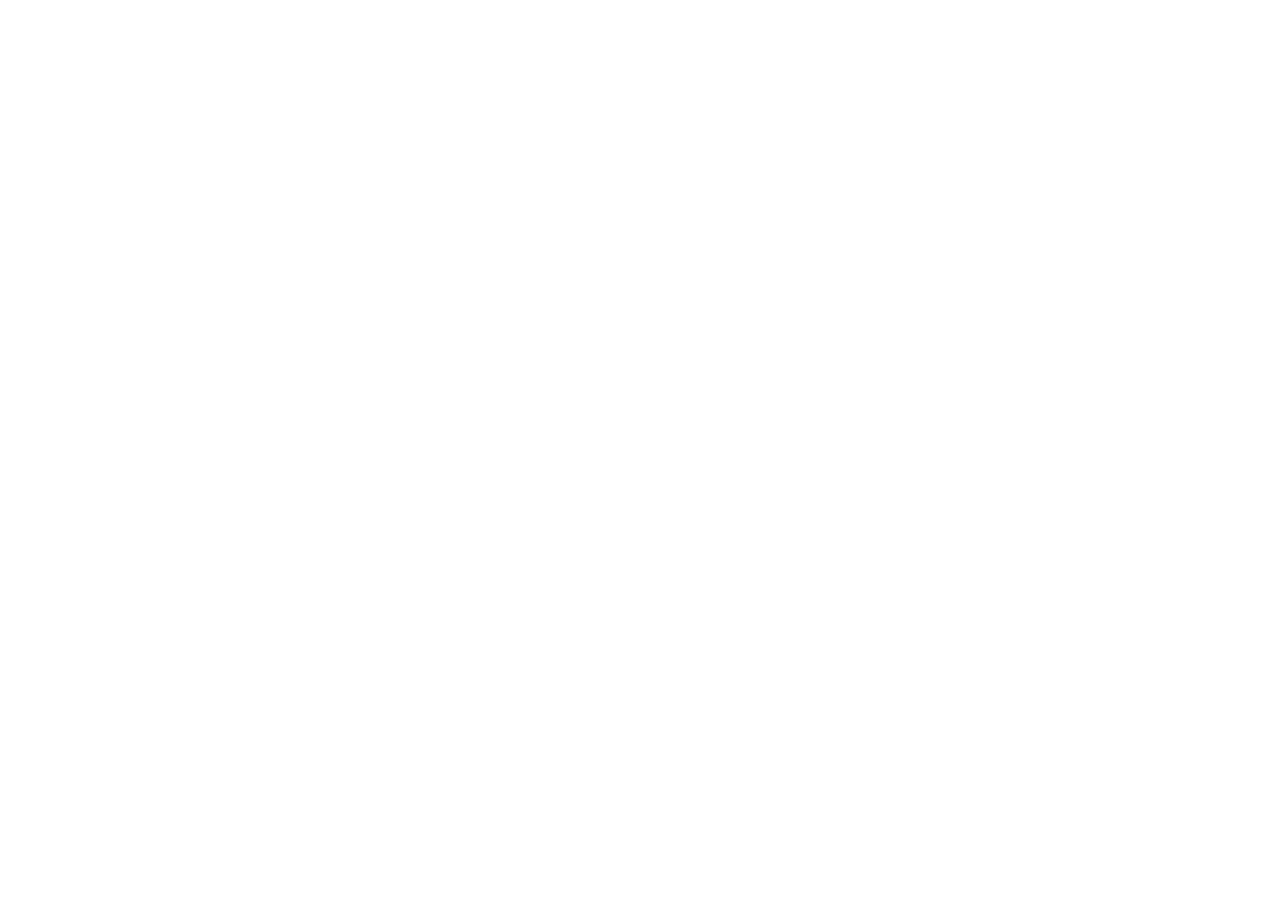
==== portfolio.html @ d90dace4 "Створив файли html, css, папки style, images, додав картинки" ====
<!DOCTYPE html>
<html lang="en">
<head>
    <meta charset="UTF-8">
    <meta http-equiv="X-UA-Compatible" content="IE=edge">
    <meta name="viewport" content="width=device-width, initial-scale=1.0">
    <title>Document</title>
</head>
<body>
    
</body>
</html>
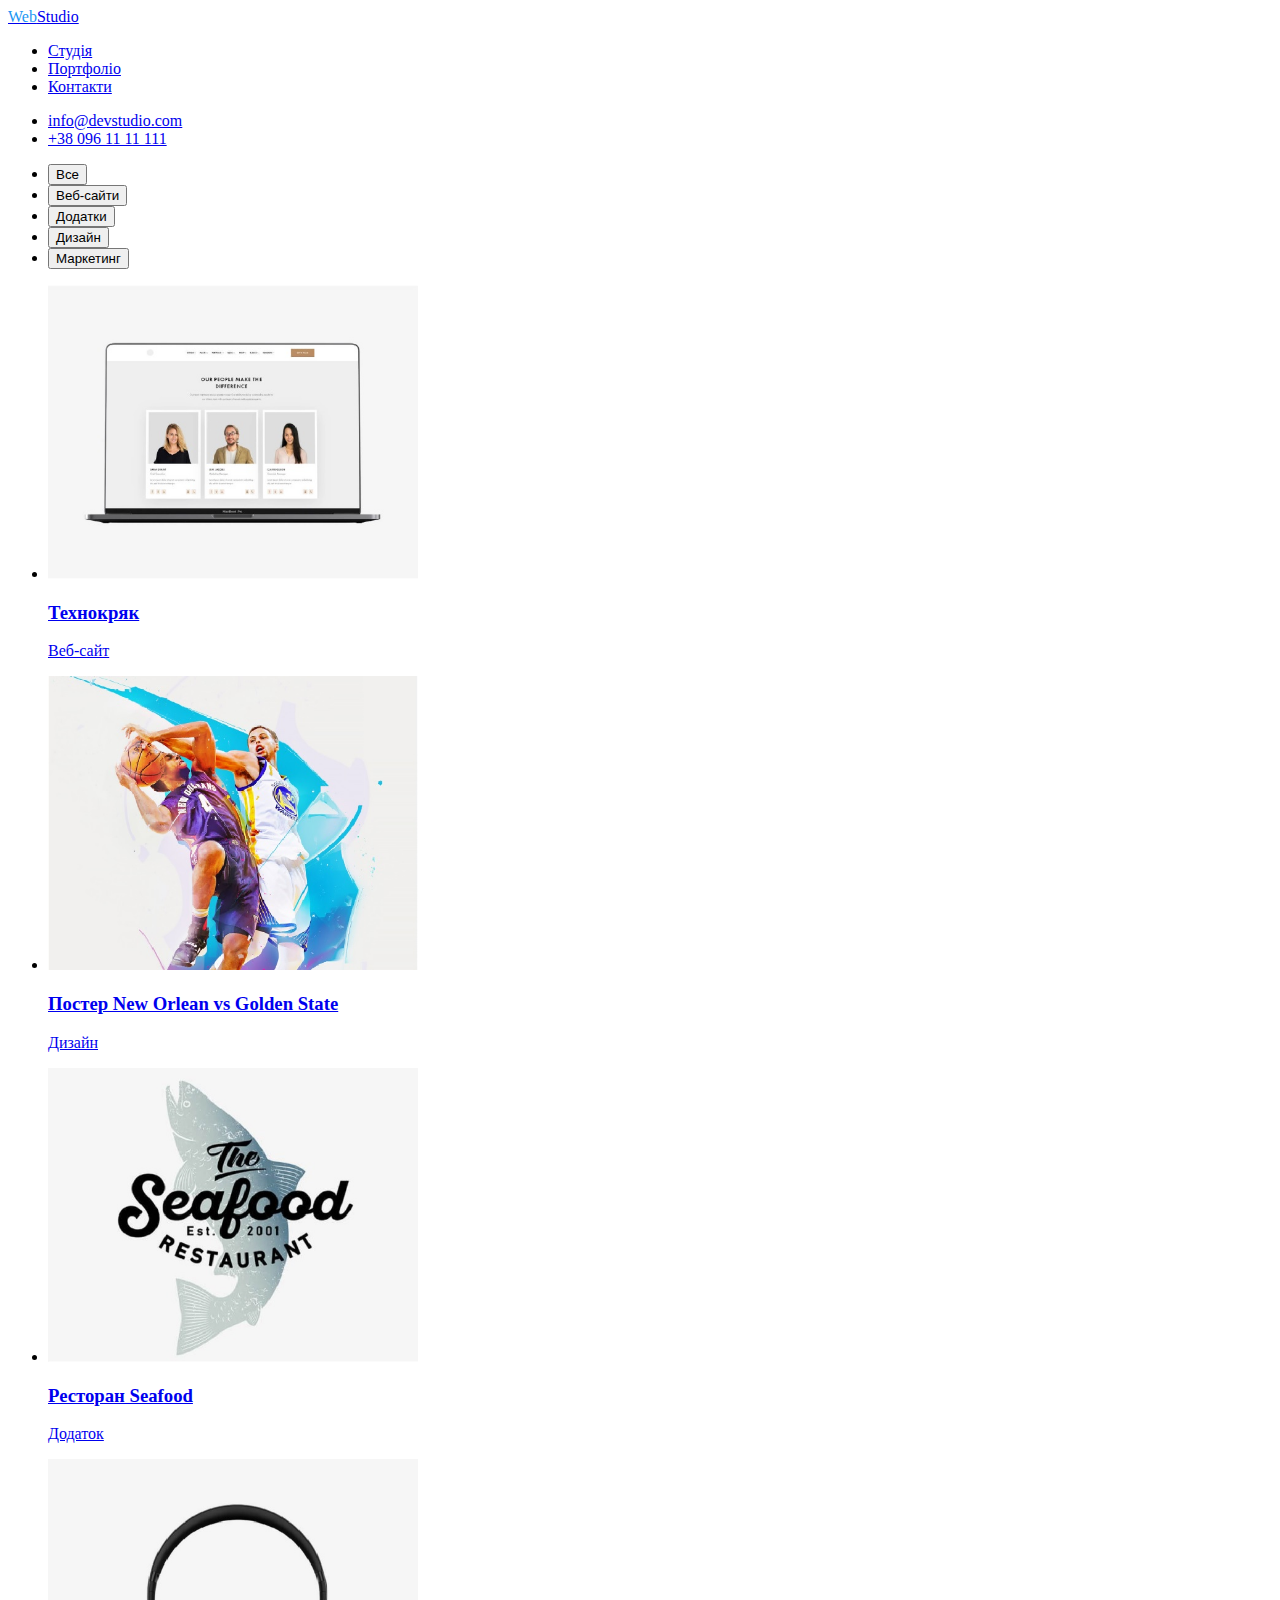
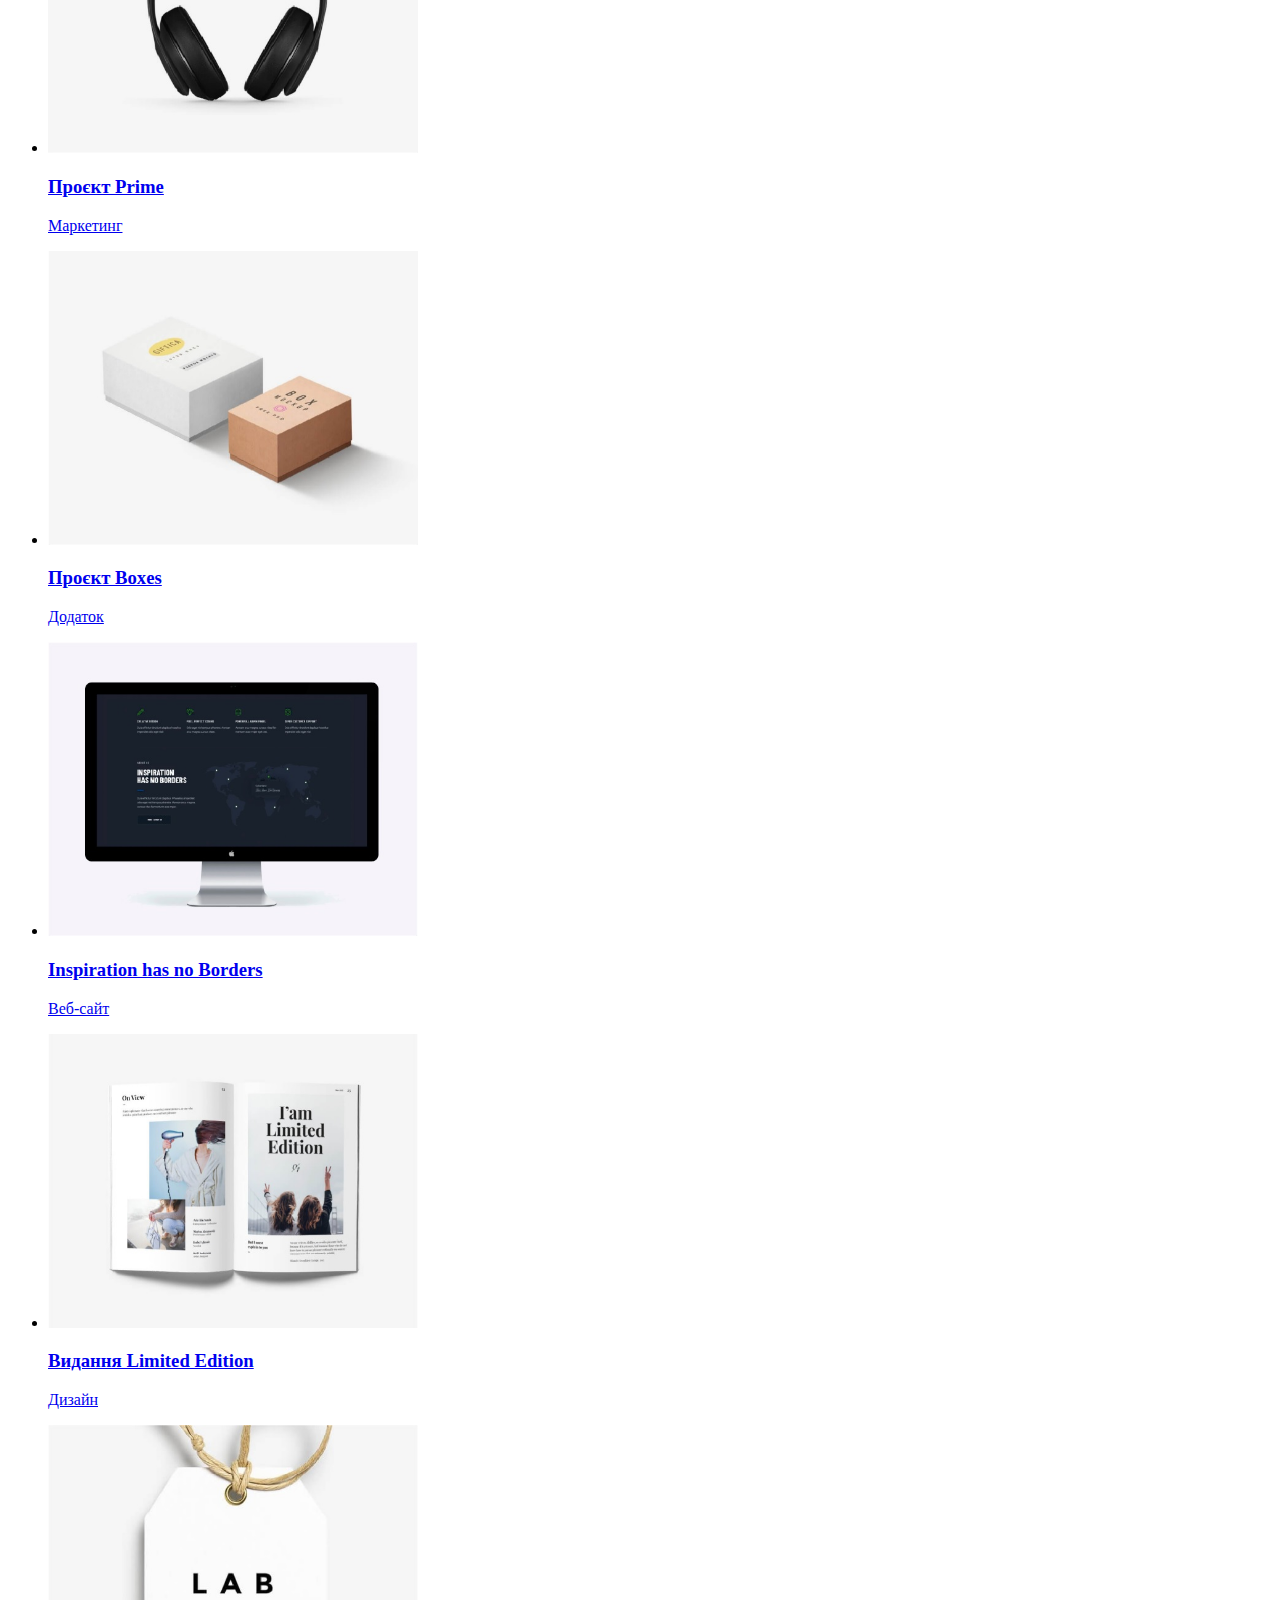
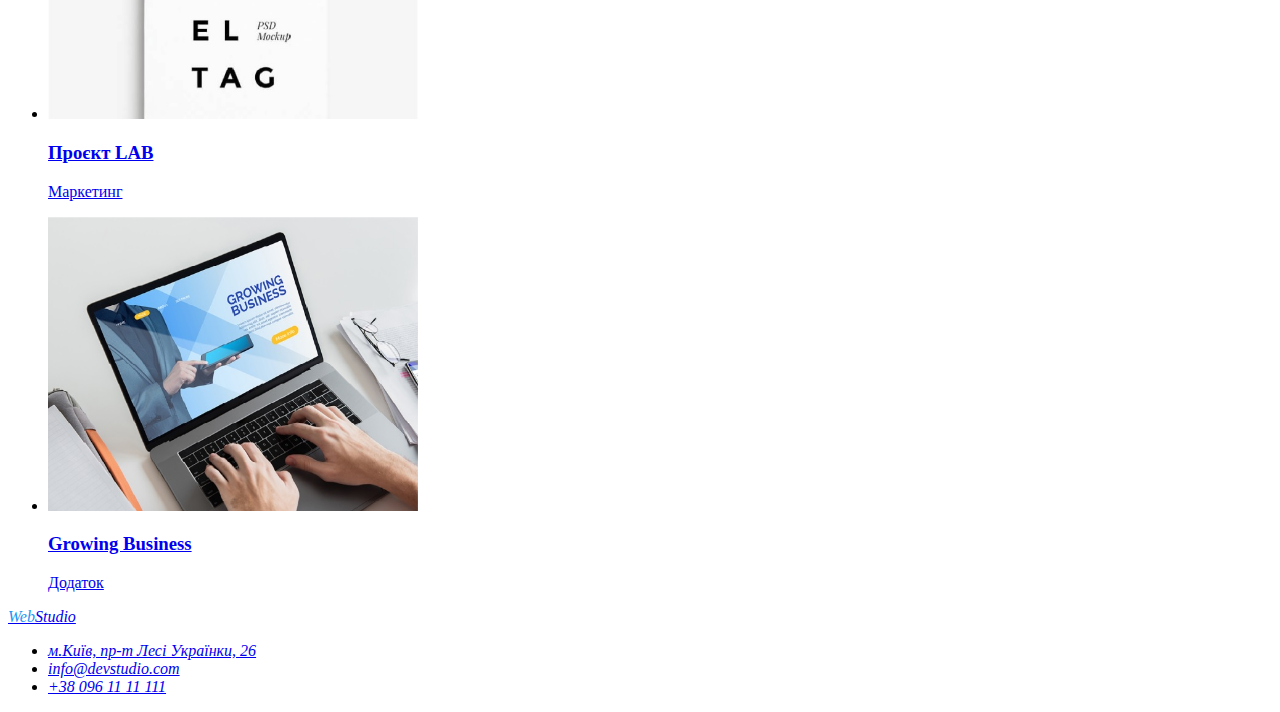
==== commit 25abbd78: "Додав код html в файл portfolio.html" ====
--- a/portfolio.html
+++ b/portfolio.html
@@ -1,12 +1,170 @@
 <!DOCTYPE html>
-<html lang="en">
+<html lang="uk">
 <head>
     <meta charset="UTF-8">
     <meta http-equiv="X-UA-Compatible" content="IE=edge">
     <meta name="viewport" content="width=device-width, initial-scale=1.0">
-    <title>Document</title>
+    <link rel="preconnect" href="https://fonts.googleapis.com">
+    <link rel="preconnect" href="https://fonts.gstatic.com" crossorigin>
+    <link href="https://fonts.googleapis.com/css2?family=Raleway:wght@700&family=Roboto:wght@400;500;700;900&display=swap" rel="stylesheet">
+    <link rel="stylesheet" href="https://cdnjs.cloudflare.com/ajax/libs/modern-normalize/1.1.0/modern-normalize.min.css"
+          integrity="sha512-wpPYUAdjBVSE4KJnH1VR1HeZfpl1ub8YT/NKx4PuQ5NmX2tKuGu6U/JRp5y+Y8XG2tV+wKQpNHVUX03MfMFn9Q=="
+          crossorigin="anonymous" referrerpolicy="no-referrer" />
+    <link rel="stylesheet" type="text/css" href="style/style.css" />
+    <title>Portfolio</title>
 </head>
 <body>
-    
+    <header class="header">
+        <div class="container header-container">
+            <nav class="header-navigation">
+                <a class="header-logotype" href="#"><span style="color: #2196f3">Web</span>Studio</a>
+                <ul class="header-list list">
+                    <li class="header-item">
+                        <a class="header-menu" href="index.html">Студія</a>
+                    </li>
+                    <li class="header-item">
+                        <a class="header-menu" href="portfolio.html">Портфоліо</a>
+                    </li>
+                    <li class="header-item">
+                        <a class="header-menu" href="#">Контакти</a>
+                    </li>
+                </ul>
+            </nav>
+            <div class="header-connection">
+                <ul class="header-list list">
+                    <li class="header-item">
+                        <a class="header-contact-menu" href="mailto:info@devstudio.com">info@devstudio.com</a>
+                    </li>
+                    <li class="header-item">
+                        <a class="header-contact-menu" href="tel:+380961111111">+38&nbsp;096&nbsp;11&nbsp;11&nbsp;111</a>
+                    </li>
+                </ul>
+            </div>
+        </div>
+    </header>
+    <main>
+        <section class="section">
+            <div class="container">
+                <ul class="button-list list">
+                    <li class="button-item">
+                        <button class="button-menu" type="button" value="primary">Все</button>
+                    </li>
+                    <li class="button-item">
+                        <button class="button-menu" type="button" value="primary">Веб-сайти</button>
+                    </li>
+                    <li class="button-item">
+                        <button class="button-menu" type="button" value="primary">Додатки</button>
+                    </li>
+                    <li class="button-item">
+                        <button class="button-menu" type="button" value="primary">Дизайн</button>
+                    </li>
+                    <li class="button-item">
+                        <button class="button-menu" type="button" value="primary">Маркетинг</button>
+                    </li>
+                </ul>
+                <ul class="product-list list">
+                    <li class="product-item">
+                        <a class="reference" href="#3">
+                            <img src="images/image4.jpg" width="370" height="294" alt="товар">
+                            <div class="product-block">
+                                <h3 class="product-list-tovar">Технокряк</h3>
+                                <p class="product-list-type">Веб-сайт</p>
+                            </div>
+                        </a>
+                    </li>
+                    <li class="product-item">
+                        <a class="reference" href="#2">
+                            <img src="images/image5.jpg" width="370" height="294" alt="товар">
+                            <div class="product-block">
+                                <h3 class="product-list-tovar">Постер New Orlean vs Golden State</h3>
+                                <p class="product-list-type">Дизайн</p>
+                            </div>
+                        </a>
+                    </li>
+                    <li class="product-item">
+                        <a class="reference" href="#3">
+                            <img src="images/image6.jpg" width="370" height="294" alt="товар">
+                            <div class="product-block">
+                                <h3 class="product-list-tovar">Ресторан Seafood</h3>
+                                <p class="product-list-type">Додаток</p>
+                            </div>
+                        </a>
+                    </li>
+                    <li class="product-item">
+                        <a class="reference" href="#4">
+                            <img src="images/image7.jpg" width="370" height="294" alt="товар">
+                            <div class="product-block">
+                                <h3 class="product-list-tovar">Проєкт Prime</h3>
+                                <p class="product-list-type">Маркетинг</p>
+                            </div>
+                        </a>
+                    </li>
+                    <li class="product-item">
+                        <a class="reference" href="#5">
+                            <img src="images/image8.jpg" width="370" height="294" alt="товар">
+                            <div class="product-block">
+                                <h3 class="product-list-tovar">Проєкт Boxes</h3>
+                                <p class="product-list-type">Додаток</p>
+                            </div>
+                        </a>
+                    </li>
+                    <li class="product-item">
+                        <a class="reference" href="#6">
+                            <img src="images/image9.jpg" width="370" height="294" alt="товар">
+                            <div class="product-block">
+                                <h3 class="product-list-tovar">Inspiration has no Borders</h3>
+                                <p class="product-list-type">Веб-сайт</p>
+                            </div>
+                        </a>
+                    </li>
+                    <li class="product-item">
+                        <a class="reference" href="#7">
+                            <img src="images/image10.jpg" width="370" height="294" alt="товар">
+                            <div class="product-block">
+                                <h3 class="product-list-tovar">Видання Limited Edition</h3>
+                                <p class="product-list-type">Дизайн</p>
+                            </div>
+                        </a>
+                    </li>
+                    <li class="product-item">
+                        <a class="reference" href="#8">
+                            <img src="images/image11.jpg" width="370" height="294" alt="товар">
+                            <div class="product-block">
+                                <h3 class="product-list-tovar">Проєкт LAB</h3>
+                                <p class="product-list-type">Маркетинг</p>
+                            </div>
+                        </a>
+                    </li>
+                    <li class="product-item">
+                        <a class="reference" href="#9">
+                            <img src="images/image12.jpg" width="370" height="294" alt="товар">
+                            <div class="product-block">
+                                <h3 class="product-list-tovar">Growing Business</h3>
+                                <p class="product-list-type">Додаток</p>
+                            </div>
+                        </a>
+                    </li>
+                </ul>
+            </div>
+        </section>
+    </main>
+    <footer class="footer">
+        <div class="container">
+            <address class="address">
+                <a class="footer-logotype" href="#"><span style="color: #2196f3">Web</span>Studio</a>
+                <ul class="footer-list list">
+                    <li class="footer-item">
+                        <a class="footer-address" href="#">м.Київ, пр-т Лесі Українки, 26</a>
+                    </li>
+                    <li class="footer-item">
+                        <a class="footer-contact" href="mailto:infp@devstudio.com">info@devstudio.com</a>
+                    </li>
+                    <li class="footer-item">
+                        <a class="footer-contact" href="tel.:+380961111111">+38&nbsp;096&nbsp;11&nbsp;11&nbsp;111</a>
+                    </li>
+                </ul>
+            </address>
+        </div>
+    </footer>
 </body>
 </html>--- a/style/style.css
+++ b/style/style.css
@@ -0,0 +1,4 @@
+body
+{
+    
+}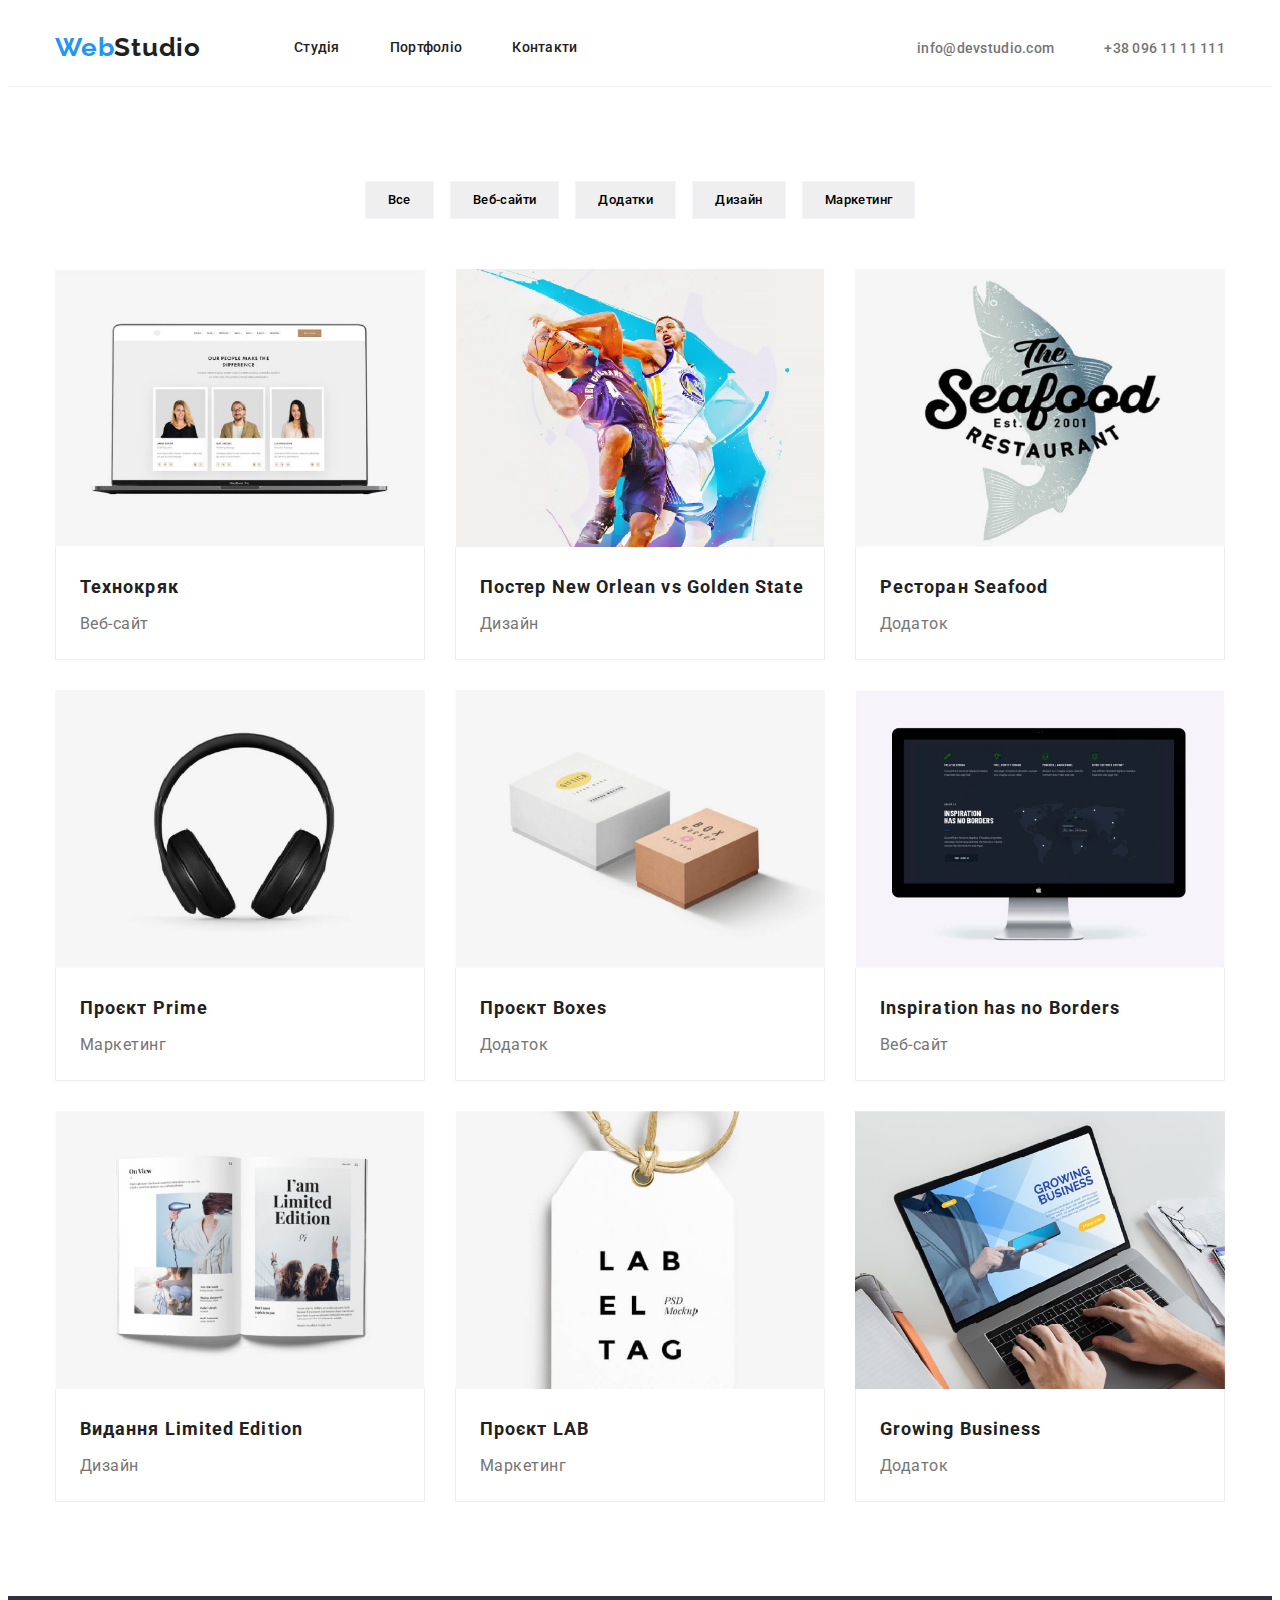
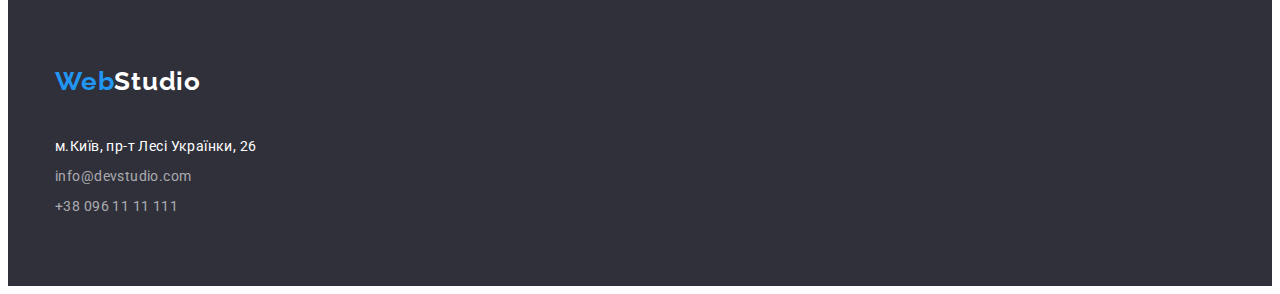
==== commit 3961ff66: "Update cod html, css" ====
--- a/portfolio.html
+++ b/portfolio.html
@@ -6,11 +6,14 @@
     <meta name="viewport" content="width=device-width, initial-scale=1.0">
     <link rel="preconnect" href="https://fonts.googleapis.com">
     <link rel="preconnect" href="https://fonts.gstatic.com" crossorigin>
-    <link href="https://fonts.googleapis.com/css2?family=Raleway:wght@700&family=Roboto:wght@400;500;700;900&display=swap" rel="stylesheet">
-    <link rel="stylesheet" href="https://cdnjs.cloudflare.com/ajax/libs/modern-normalize/1.1.0/modern-normalize.min.css"
+    <link href="https://fonts.googleapis.com/css2?family=Raleway:wght@700&family=Roboto:wght@400;500;700;900&display=swap" 
+          rel="stylesheet">
+    <link rel="stylesheet" 
+          href="https://cdnjs.cloudflare.com/ajax/libs/modern-normalize/1.1.0/modern-normalize.min.css"
           integrity="sha512-wpPYUAdjBVSE4KJnH1VR1HeZfpl1ub8YT/NKx4PuQ5NmX2tKuGu6U/JRp5y+Y8XG2tV+wKQpNHVUX03MfMFn9Q=="
-          crossorigin="anonymous" referrerpolicy="no-referrer" />
-    <link rel="stylesheet" type="text/css" href="style/style.css" />
+          crossorigin="anonymous" 
+          referrerpolicy="no-referrer"/>
+    <link rel="stylesheet" type="text/css" href="style/style.css"/>
     <title>Portfolio</title>
 </head>
 <body>
--- a/style/style.css
+++ b/style/style.css
@@ -1,4 +1,350 @@
-body
-{
-    
-}+:root {
+    --contact-color: rgba(255, 255, 255, 0.6);
+    --brand-color: rgb(33, 150, 243);
+    --focus-color: rgb(85, 72, 99);
+    --fon-black-color: #2f303a;
+    --border-white-color: #EEEEEE;
+    --black-color: #212121;
+    --white-color: #FFFFFF;
+    --grey-color: #F5F4FA;
+    --gray-color: #757575;
+}
+body {
+    font-family: 'Roboto', sans-serif;
+}
+p, h1, h2, h3, h4, h5, h6 {
+    margin: 0;
+}
+ul, ol {
+    margin: 0;
+    padding-left: 0;
+}
+button {
+    cursor: pointer;
+}
+address {
+    font-style: normal;
+}
+img {
+    display: block;
+    max-width: 100%;
+    height: auto;
+}
+* {
+    box-sizing: border-box;
+}
+.list {
+    list-style: none;
+}
+.reference {
+    text-decoration: none;
+}
+.section {
+    padding-top: 94px;
+    padding-bottom: 94px;
+}
+.container {
+    width: 1200px;
+    padding-left: 15px;
+    padding-right: 15px;
+    margin: 0 auto;
+}
+.header {
+    border-bottom: 1px solid var(--border-white-color);
+}
+.header-container {
+    display: flex;
+    align-items: center;
+}
+.header-navigation {
+    display: flex;
+    align-items: center;
+}
+.header-connection {
+    margin-left: auto;
+}
+.header-list {
+    display: flex;
+    gap: 50px;
+    list-style-type: none;
+}
+.header-logotype {
+    margin-right: 93px;
+    font-family: 'Raleway', sans-serif;
+    font-weight: 700;
+    font-size: 26px;
+    line-height: 1.94;
+    letter-spacing: 0.03em;
+    text-decoration: none;
+    color: var(--black-color);
+}
+.header-menu {
+    padding-top: 32px;
+    padding-bottom: 32px;
+    display: inline-block;
+    font-weight: 500;
+    font-size: 14px;
+    line-height: 1;
+    letter-spacing: 0.02em;
+    text-decoration: none;
+    color: var(--black-color);
+}
+.header-contact-menu {
+    padding-top: 34px;
+    padding-bottom: 34px;
+    font-weight: 500;
+    font-size: 14px;
+    line-height: 1;
+    letter-spacing: 0.02em;
+    text-decoration: none;
+    color: var(--gray-color);
+}
+    .header-menu:hover, .header-contact-menu:hover {
+        color: var(--brand-color);
+    }
+    .header-menu:focus {
+        color: var(--focus-color);
+    }
+.hero {
+    height: 600px;
+    background-color: var(--fon-black-color);
+}
+.services-title {
+    height: 120px;
+    padding-top: 106px;
+    padding-left: 237px;
+    padding-right: 237px;
+    font-weight: 900;
+    font-size: 44px;
+    line-height: 60px;
+    text-align: center;
+    text-transform: uppercase;
+    letter-spacing: 0.06em;
+    color: var(--white-color);
+}
+.services-btn {
+    width: 216px;
+    height: 50px;
+    margin-top: 150px;
+    margin-left: 477px;
+    margin-right: 477px;
+    font-family: inherit;
+    font-weight: 700;
+    font-size: 16px;
+    line-height: 1.88;
+    align-items: center;
+    text-align: center;
+    letter-spacing: 0.06em;
+    color: var(--white-color);
+    background-color: var(--brand-color);
+    border: 5px solid var(--brand-color);
+    border-radius: 4px;
+}
+    .services-btn:focus {
+        color: var(--focus-color);
+    }
+.description-list {
+    display: flex;
+    justify-content: space-between;
+    flex-direction: row;
+    list-style-type: none;
+}
+.description-item {
+    width: 270px;
+}
+.description-list-title {
+    padding-bottom: 10px;
+    font-weight: 700;
+    font-size: 14px;
+    line-height: 1;
+    letter-spacing: 0.03em;
+    text-transform: uppercase;
+    color: var(--black-color);
+}
+.description-list-text {
+    font-size: 14px;
+    line-height: 1.5;
+    letter-spacing: 0.03em;
+    color: var(--gray-color);
+}
+.gallery-title {
+    margin-bottom: 50px;
+    font-weight: 700;
+    font-size: 36px;
+    line-height: 1.17;
+    text-align: center;
+    letter-spacing: 0.03em;
+    color: var(--black-color);
+}
+.gallery-list {
+    display: flex;
+    justify-content: center;
+    gap: 30px;
+    flex-direction: row;
+    list-style-type: none;
+}
+.gallery-item {
+    width: 370px;
+    height: 294px;
+}
+    .section:nth-child(3) {
+        padding-top: 0;
+    }
+    .section:nth-child(4) {
+        background: var(--grey-color);
+    }
+.team-title {
+    margin-bottom: 50px;
+    font-weight: 700;
+    font-size: 36px;
+    line-height: 2.6;
+    text-align: center;
+    letter-spacing: 0.03em;
+    color: var(--black-color);
+}
+.team-list {
+    display: flex;
+    justify-content: center;
+    gap: 36px;
+    flex-direction: row;
+    list-style-type: none;
+}
+.team-item {
+    width: 270px;
+}
+.team-block {
+    padding-top: 30px;
+    padding-bottom: 30px;
+    background-color: var(--white-color);
+}
+.team-list-name {
+    margin-bottom: 5px;
+    font-weight: 500;
+    font-size: 16px;
+    line-height: 1.19;
+    text-align: center;
+    letter-spacing: 0.03em;
+    color: var(--black-color);
+}
+.team-list-profesion {
+    margin-top: 5px;
+    font-size: 16px;
+    line-height: 1.19;
+    text-align: center;
+    letter-spacing: 0.03em;
+    color: var(--gray-color);
+}
+.product-list {
+    margin-top: 50px;
+    display: flex;
+    justify-content: center;
+    grid-gap: 30px;
+    flex-wrap: wrap;
+    flex-direction: row;
+    align-content: center;
+    list-style-type: none;
+}
+.product-item {
+    width: 370px;
+}
+    .product-item:hover, .product-item:focus {
+        box-shadow: 0px 1px 1px rgba(0, 0, 0, 0.12), 0px 4px 4px rgba(0, 0, 0, 0.06), 1px 4px 6px rgba(0, 0, 0, 0.16);
+    }
+.product-block {
+    padding-top: 20px;
+    padding-left: 24px;
+    padding-bottom: 20px;
+    border-left: 1px solid var(--border-white-color);
+    border-right: 1px solid var(--border-white-color);
+    border-bottom: 1px solid var(--border-white-color);
+}
+.product-list-tovar {
+    margin-bottom: 2px;
+    font-weight: 700;
+    font-size: 18px;
+    line-height: 2.25;
+    letter-spacing: 0.06em;
+    color: var(--black-color);
+}
+.product-list-type {
+    margin-top: 2px;
+    font-size: 16px;
+    line-height: 1.88;
+    letter-spacing: 0.03em;
+    color: var(--gray-color);
+}
+.button-list {
+    display: flex;
+    justify-content: center;
+    list-style-type: none;
+}
+.button-item {
+    margin-left: 8px;
+    margin-right: 8px;
+}
+.button-menu {
+    width: auto;
+    height: 38px;
+    padding: 6px 22px;
+    font-family: inherit;
+    font-weight: 500;
+    line-height: 1.6;
+    text-align: center;
+    letter-spacing: 0.03em;
+    border: 1px solid var(--grey-color);
+}
+    .button-menu:hover {
+        color: var(--white-color);
+        background-color: var(--brand-color);
+        border: 1px solid var(--brand-color);
+        box-shadow: 0px 3px 1px rgba(0, 0, 0, 0.1), 0px 1px 2px rgba(0, 0, 0, 0.08), 0px 2px 2px rgba(0, 0, 0, 0.12);
+        border-radius: 4px;
+    }
+    .button-menu:focus {
+        color: var(--focus-color);
+    }
+.footer {
+    background-color: var(--fon-black-color);
+}
+.footer-logotype {
+    padding-top: 60px;
+    padding-bottom: 20px;
+    display: inline-block;
+    font-family: 'Raleway', sans-serif;
+    font-weight: 700;
+    font-size: 26px;
+    line-height: 1.94;
+    letter-spacing: 0.03em;
+    text-decoration: none;
+    color: var(--white-color);
+}
+.address {
+    padding-bottom: 60px;
+}
+.footer-list {
+    list-style-type: none;
+}
+.footer-item {
+    margin-top: 9px;
+    margin-bottom: 9px;
+}
+.footer-address {
+    font-size: 14px;
+    line-height: 1.5;
+    letter-spacing: 0.03em;
+    text-decoration: none;
+    color: var(--white-color);
+}
+.footer-contact {
+    font-size: 14px;
+    line-height: 1.5;
+    letter-spacing: 0.03em;
+    text-decoration: none;
+    color: var(--contact-color);
+}
+    .footer-address:hover, .footer-contact:hover {
+        color: var(--brand-color);
+    }
+    .footer-address:focus, .footer-contact:focus {
+        color: var(--focus-color);
+    }